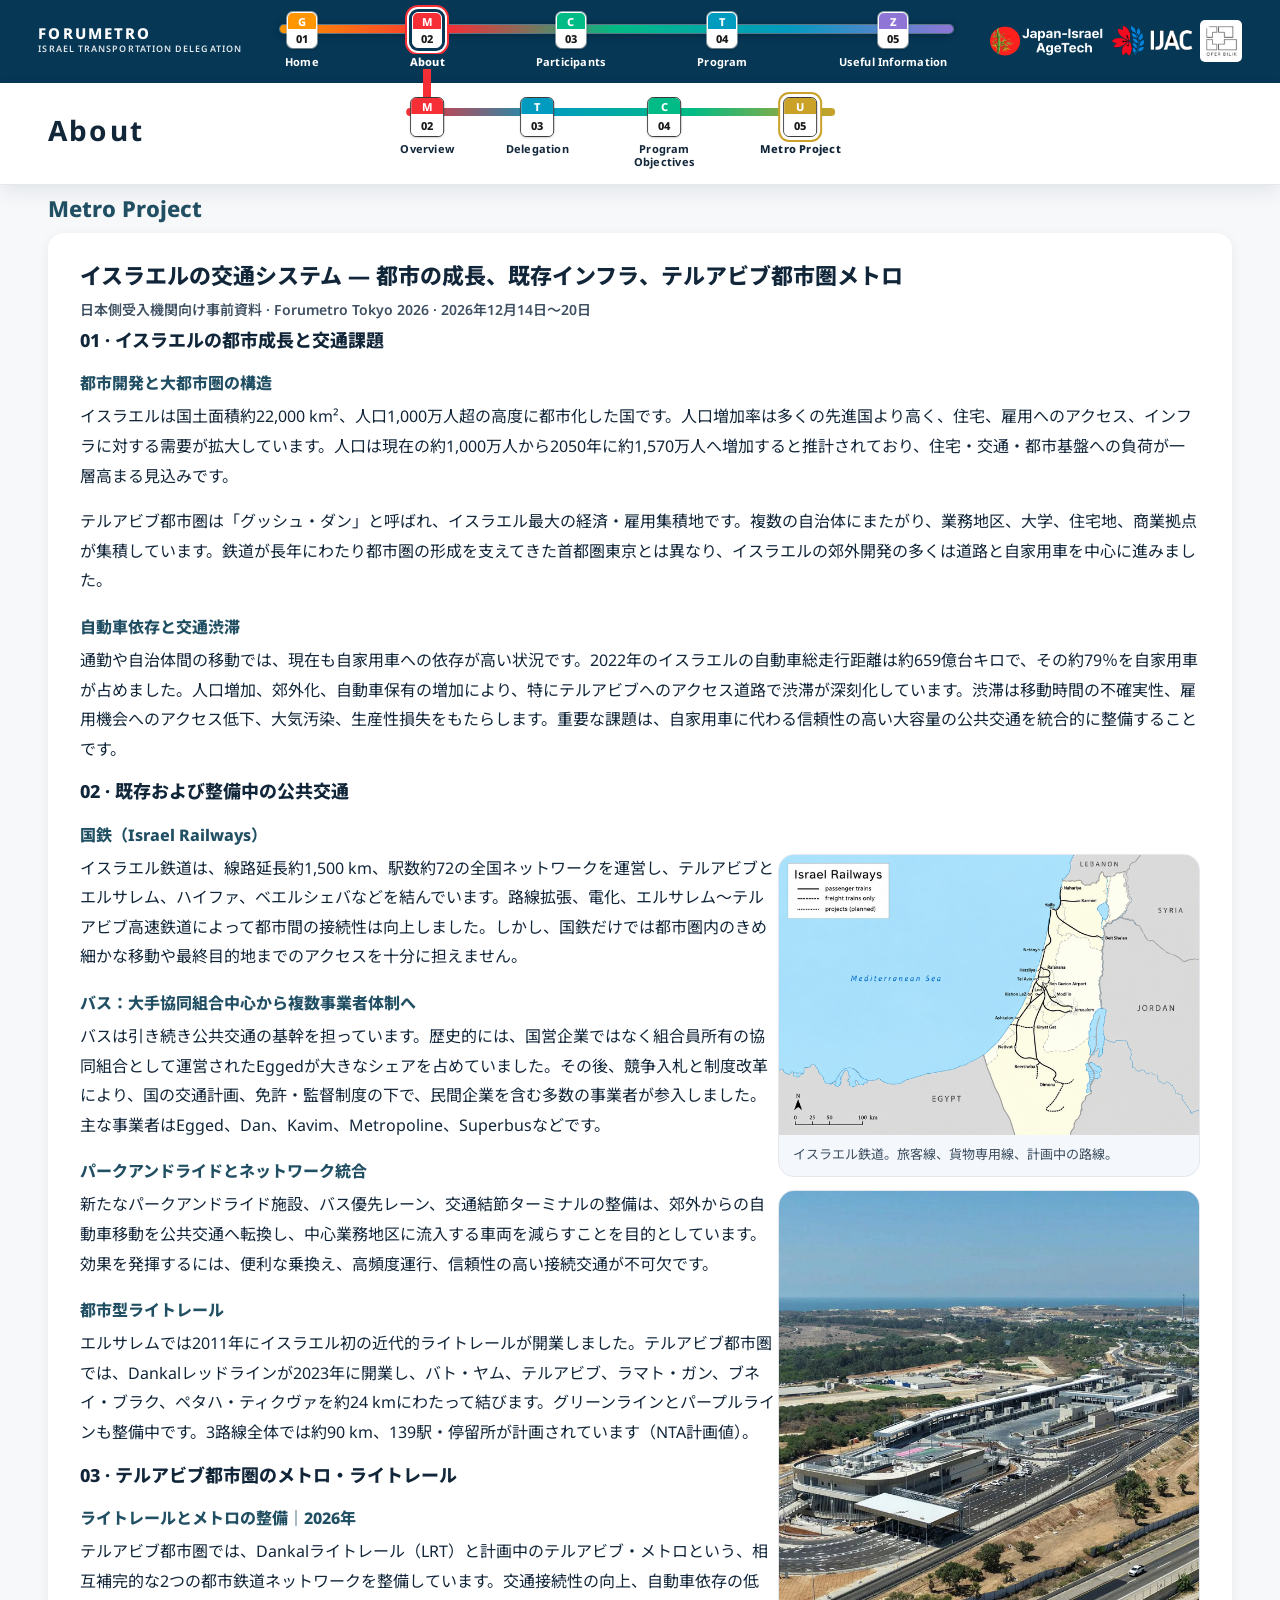
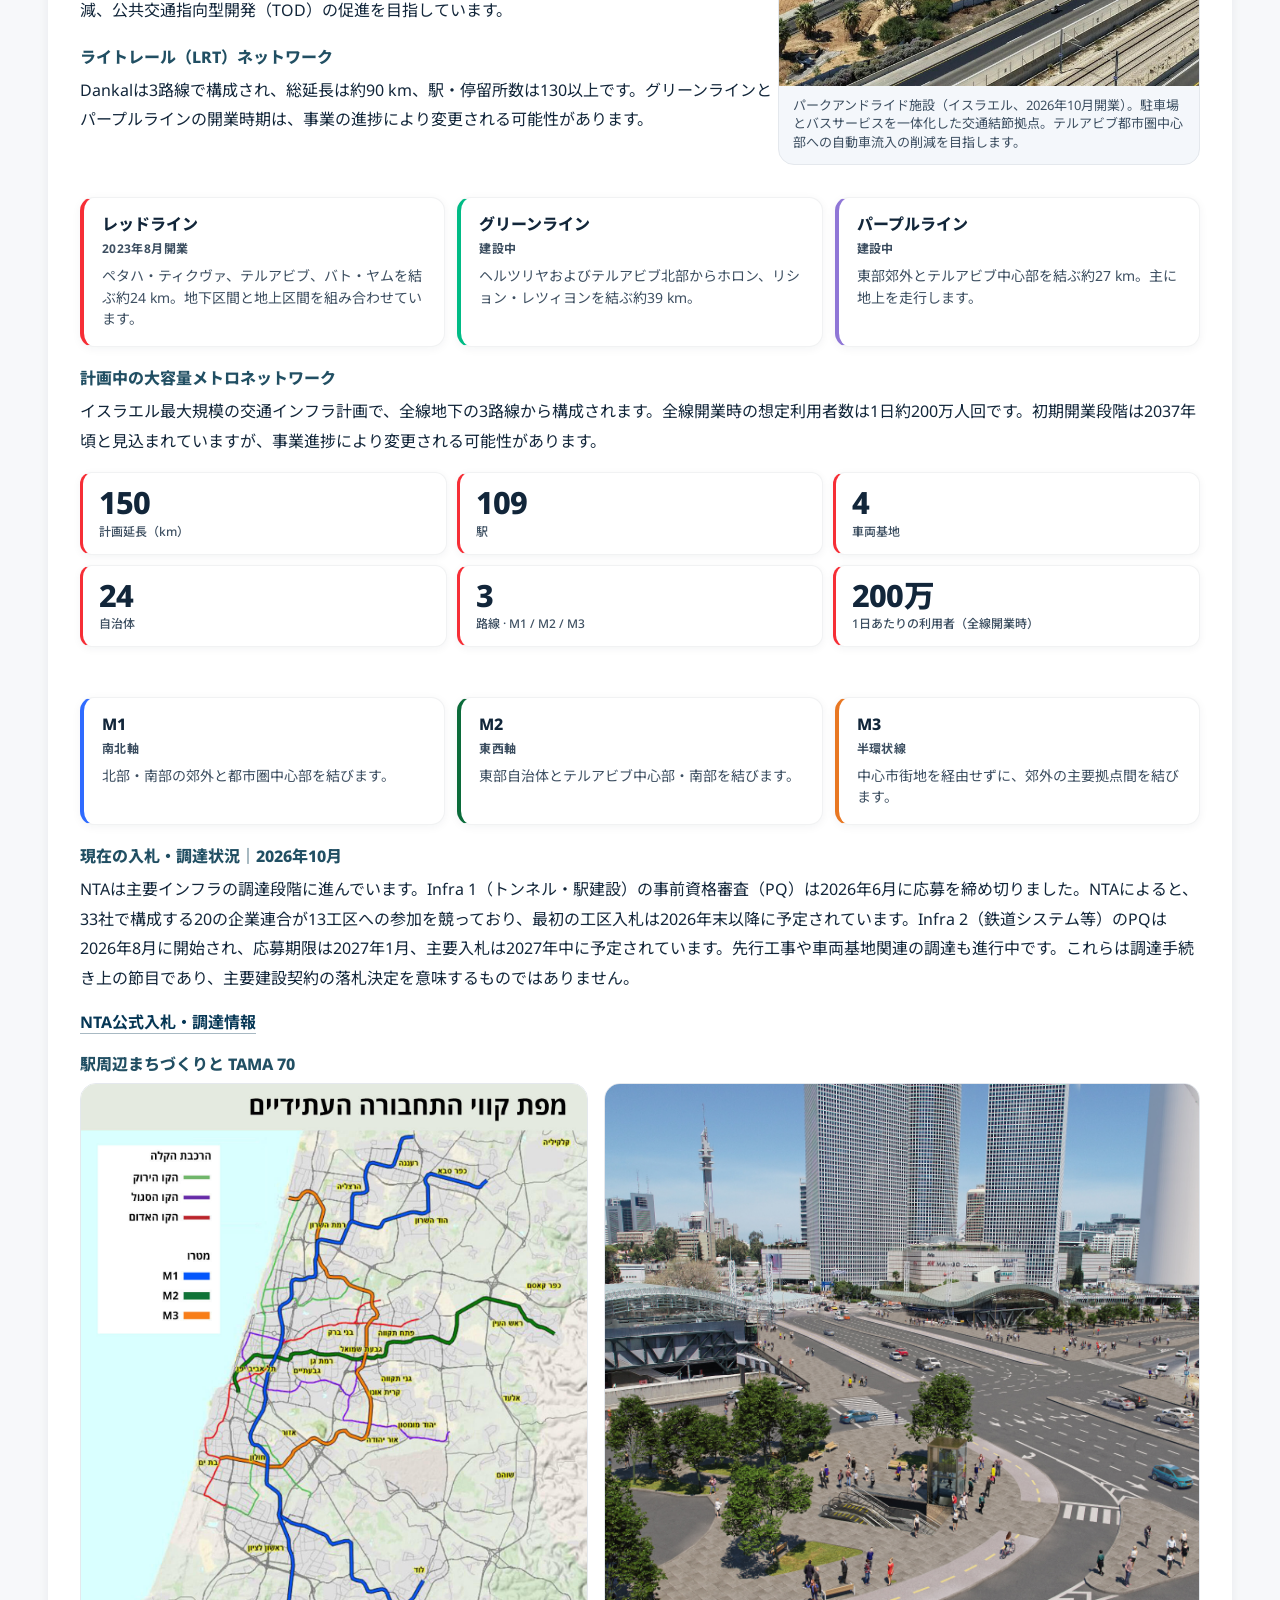
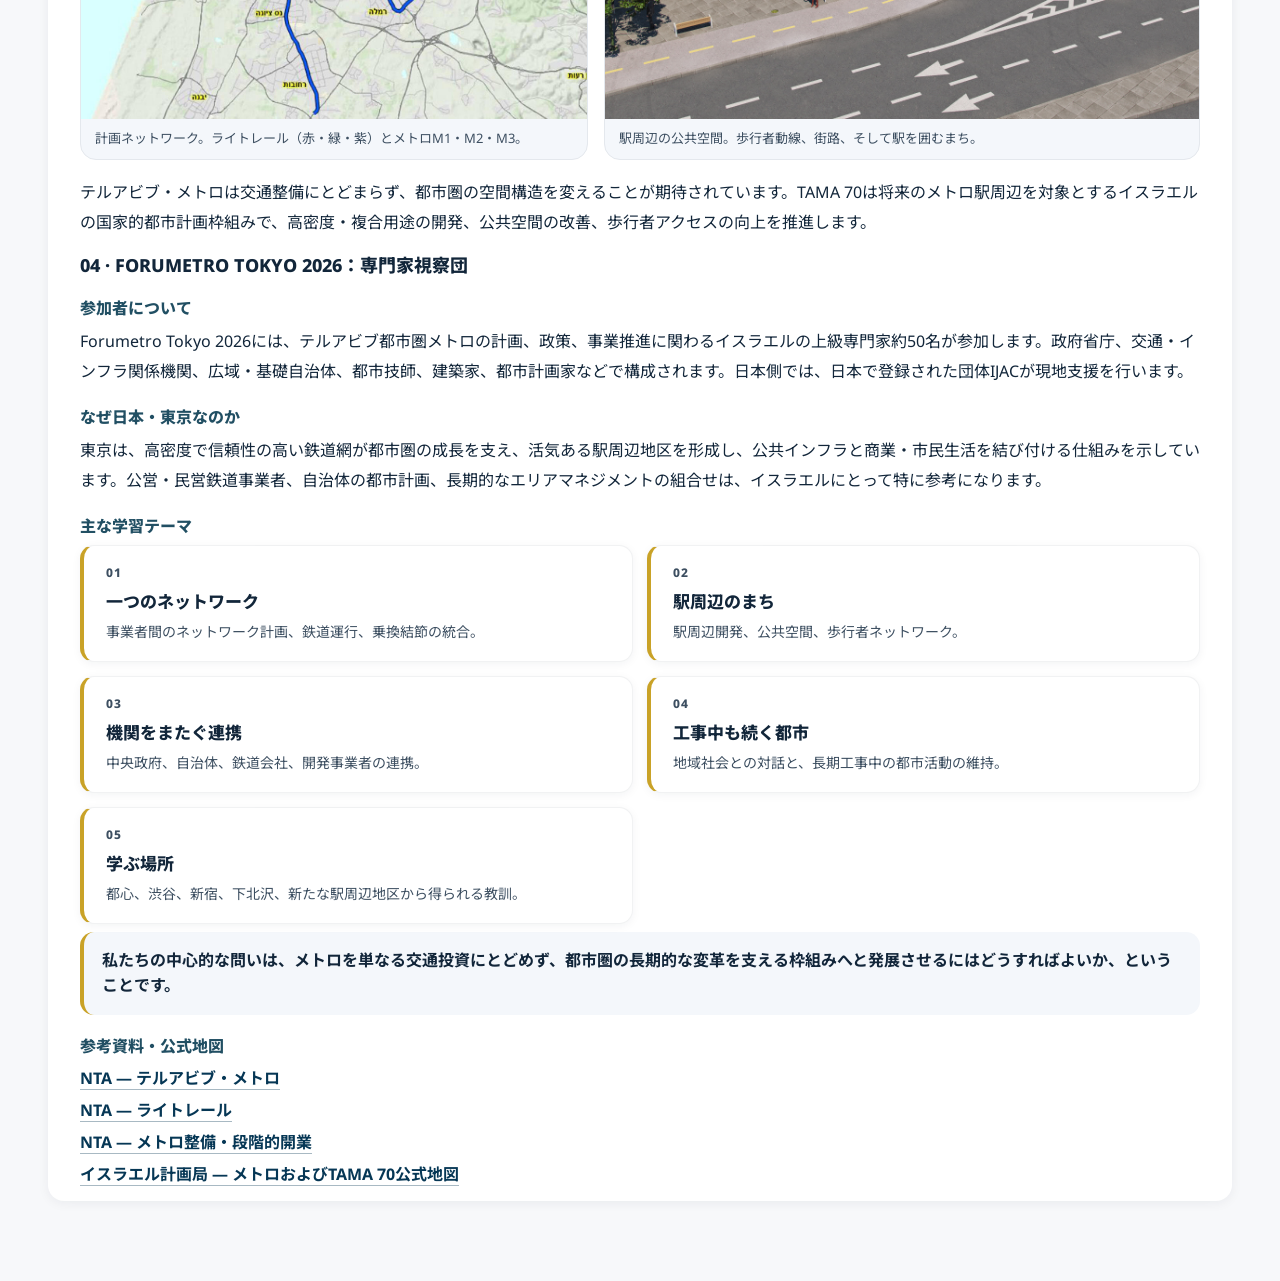
==== metro/index.html @ f35d1585 "Give the Metro Project page its own share card. Chat apps can show the Japanese title, description, " ====
<!doctype html>
<html lang="ja">
<head>
  <meta charset="UTF-8" />
  <meta name="viewport" content="width=device-width, initial-scale=1.0" />
  <title>イスラエルの交通とテルアビブ・メトロ | FORUMETRO TOKYO 2026</title>
  <link rel="icon" type="image/png" sizes="32x32" href="https://mashutkaru.github.io/Forumetro-Tokyo-2026/images/favicon-32.png?v=5" />
  <link rel="icon" type="image/png" sizes="16x16" href="https://mashutkaru.github.io/Forumetro-Tokyo-2026/images/favicon-16.png?v=5" />
  <link rel="shortcut icon" href="https://mashutkaru.github.io/Forumetro-Tokyo-2026/favicon.ico?v=5" />
  <link rel="apple-touch-icon" href="https://mashutkaru.github.io/Forumetro-Tokyo-2026/images/apple-touch-icon.png?v=5" />
  <meta name="description" content="イスラエルの交通課題と公共交通網、計画中のテルアビブ・メトロを紹介。都市の成長、交通ネットワークの連携、駅周辺のまちづくりを、日本との専門交流に向けて解説します。" />
  <meta property="og:type" content="website" />
  <meta property="og:url" content="https://mashutkaru.github.io/Forumetro-Tokyo-2026/metro/" />
  <meta property="og:title" content="イスラエルの交通とテルアビブ・メトロ | FORUMETRO TOKYO 2026" />
  <meta property="og:description" content="イスラエルの交通課題と公共交通網、計画中のテルアビブ・メトロを紹介。都市の成長、交通ネットワークの連携、駅周辺のまちづくりを、日本との専門交流に向けて解説します。" />
  <meta property="og:image" content="https://mashutkaru.github.io/Forumetro-Tokyo-2026/images/og-metro.jpg" />
  <meta property="og:image:type" content="image/jpeg" />
  <meta property="og:image:width" content="1024" />
  <meta property="og:image:height" content="538" />
  <meta property="og:image:alt" content="イスラエルの交通とテルアビブ・メトロ — FORUMETRO TOKYO 2026" />
  <meta property="og:locale" content="ja_JP" />
  <meta name="twitter:card" content="summary_large_image" />
  <meta name="twitter:title" content="イスラエルの交通とテルアビブ・メトロ | FORUMETRO TOKYO 2026" />
  <meta name="twitter:description" content="イスラエルの交通課題と公共交通網、計画中のテルアビブ・メトロを紹介。都市の成長、交通ネットワークの連携、駅周辺のまちづくりを、日本との専門交流に向けて解説します。" />
  <meta name="twitter:image" content="https://mashutkaru.github.io/Forumetro-Tokyo-2026/images/og-metro.jpg" />
  <style>
    html, body { margin: 0; background: #F7F8FA; }
  </style>
</head>
<body>
  <noscript>
    <p style="font-family:sans-serif;padding:24px;color:#12263A">イスラエルの交通課題と公共交通網、計画中のテルアビブ・メトロを紹介。都市の成長、交通ネットワークの連携、駅周辺のまちづくりを、日本との専門交流に向けて解説します。</p>
  </noscript>
  <script>
    (function () {
      var root = location.pathname.replace(/\/metro\/index\.html$/, '/').replace(/\/metro\/?$/, '/');
      if (root.charAt(root.length - 1) !== '/') root += '/';
      var baseEl = document.createElement('base');
      baseEl.href = root;
      document.head.appendChild(baseEl);
      window.FORUMETRO_PAGE = 'metro';
      fetch(root + 'index.html', { credentials: 'same-origin' }).then(function (res) {
        if (!res.ok) throw new Error('missing');
        return res.text();
      }).then(function (html) {
        var doc = new DOMParser().parseFromString(html, 'text/html');
        doc.querySelectorAll('head style').forEach(function (node) {
          document.head.appendChild(document.adoptNode(node));
        });
        document.body.textContent = '';
        while (doc.body.firstChild) document.body.appendChild(document.adoptNode(doc.body.firstChild));
        document.body.querySelectorAll('script').forEach(function (old) {
          var fresh = document.createElement('script');
          var src = old.getAttribute('src');
          if (src) fresh.src = src;
          else fresh.textContent = old.textContent;
          old.parentNode.replaceChild(fresh, old);
        });
      }).catch(function () {
        document.body.innerHTML = '<p style="font-family:sans-serif;padding:24px">The Metro Project page did not open. <a href="' + root + '">Back to the site</a>.</p>';
      });
    })();
  </script>
</body>
</html>
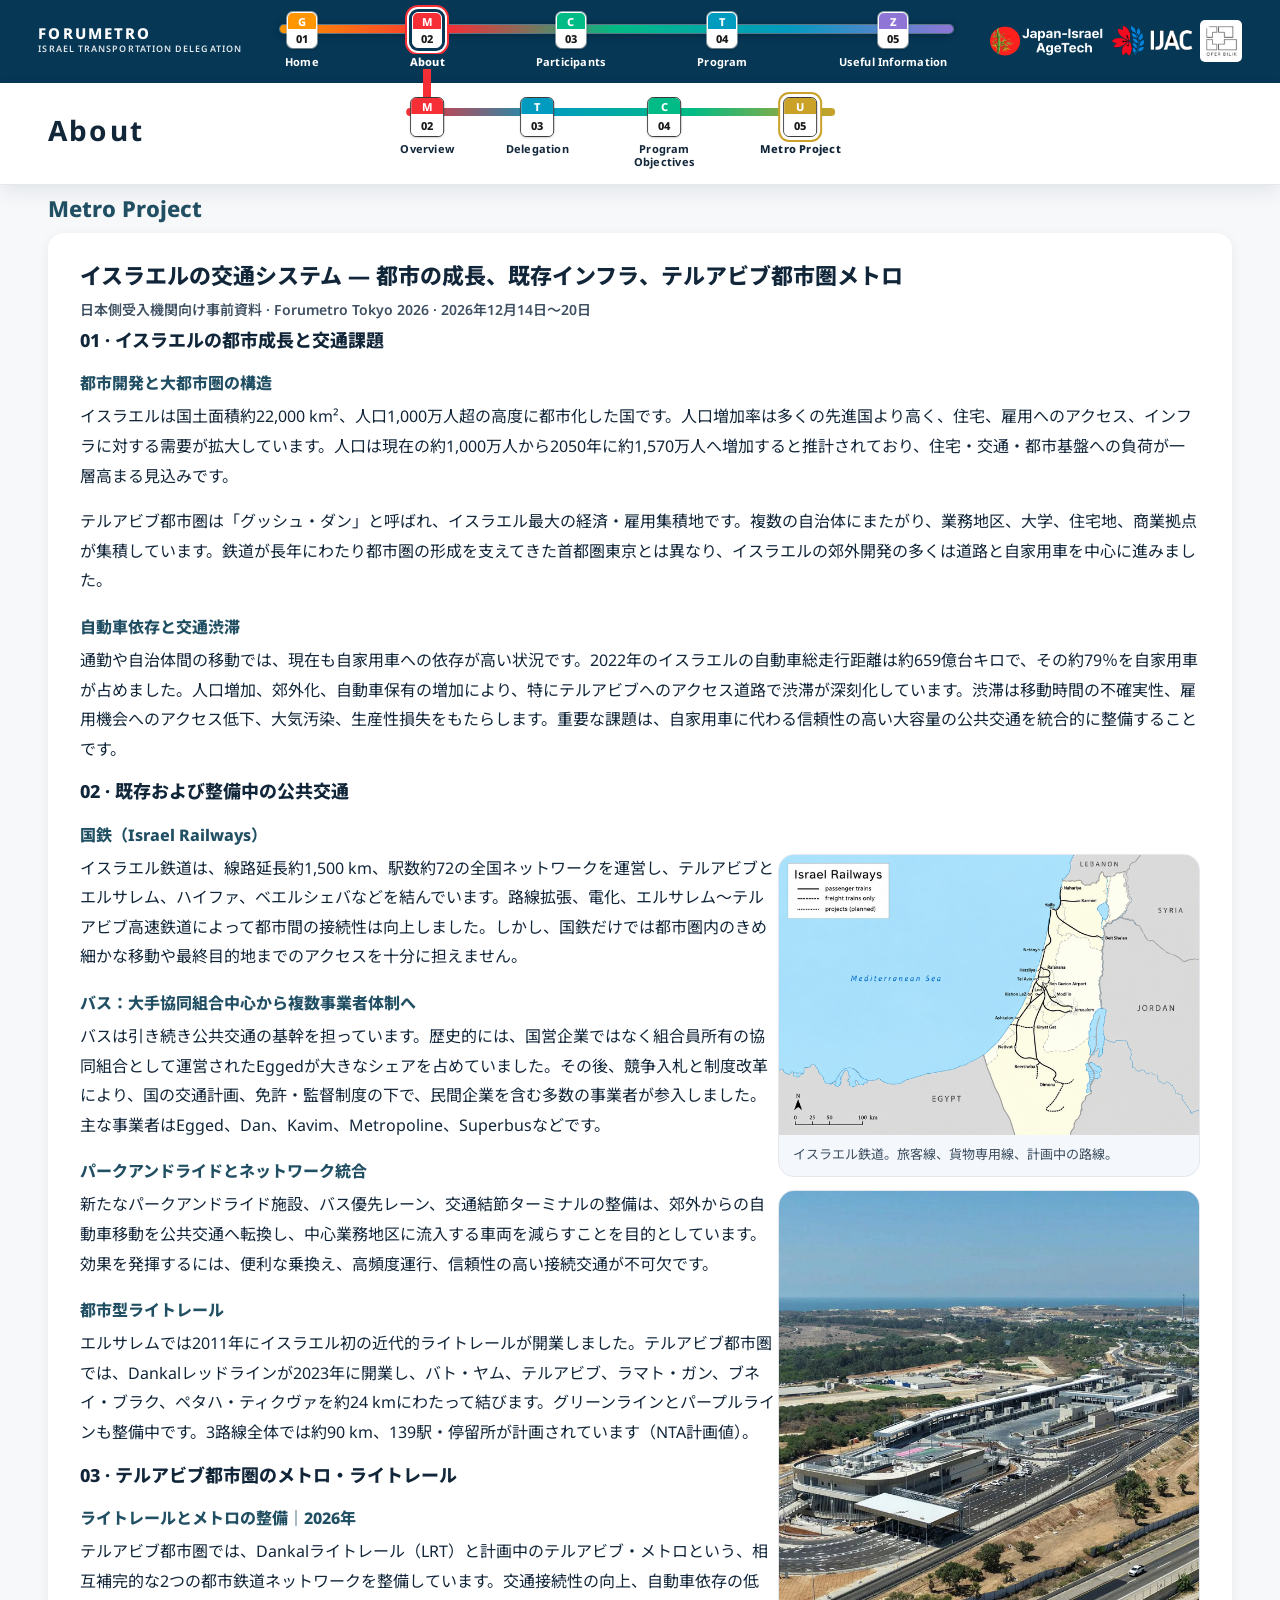
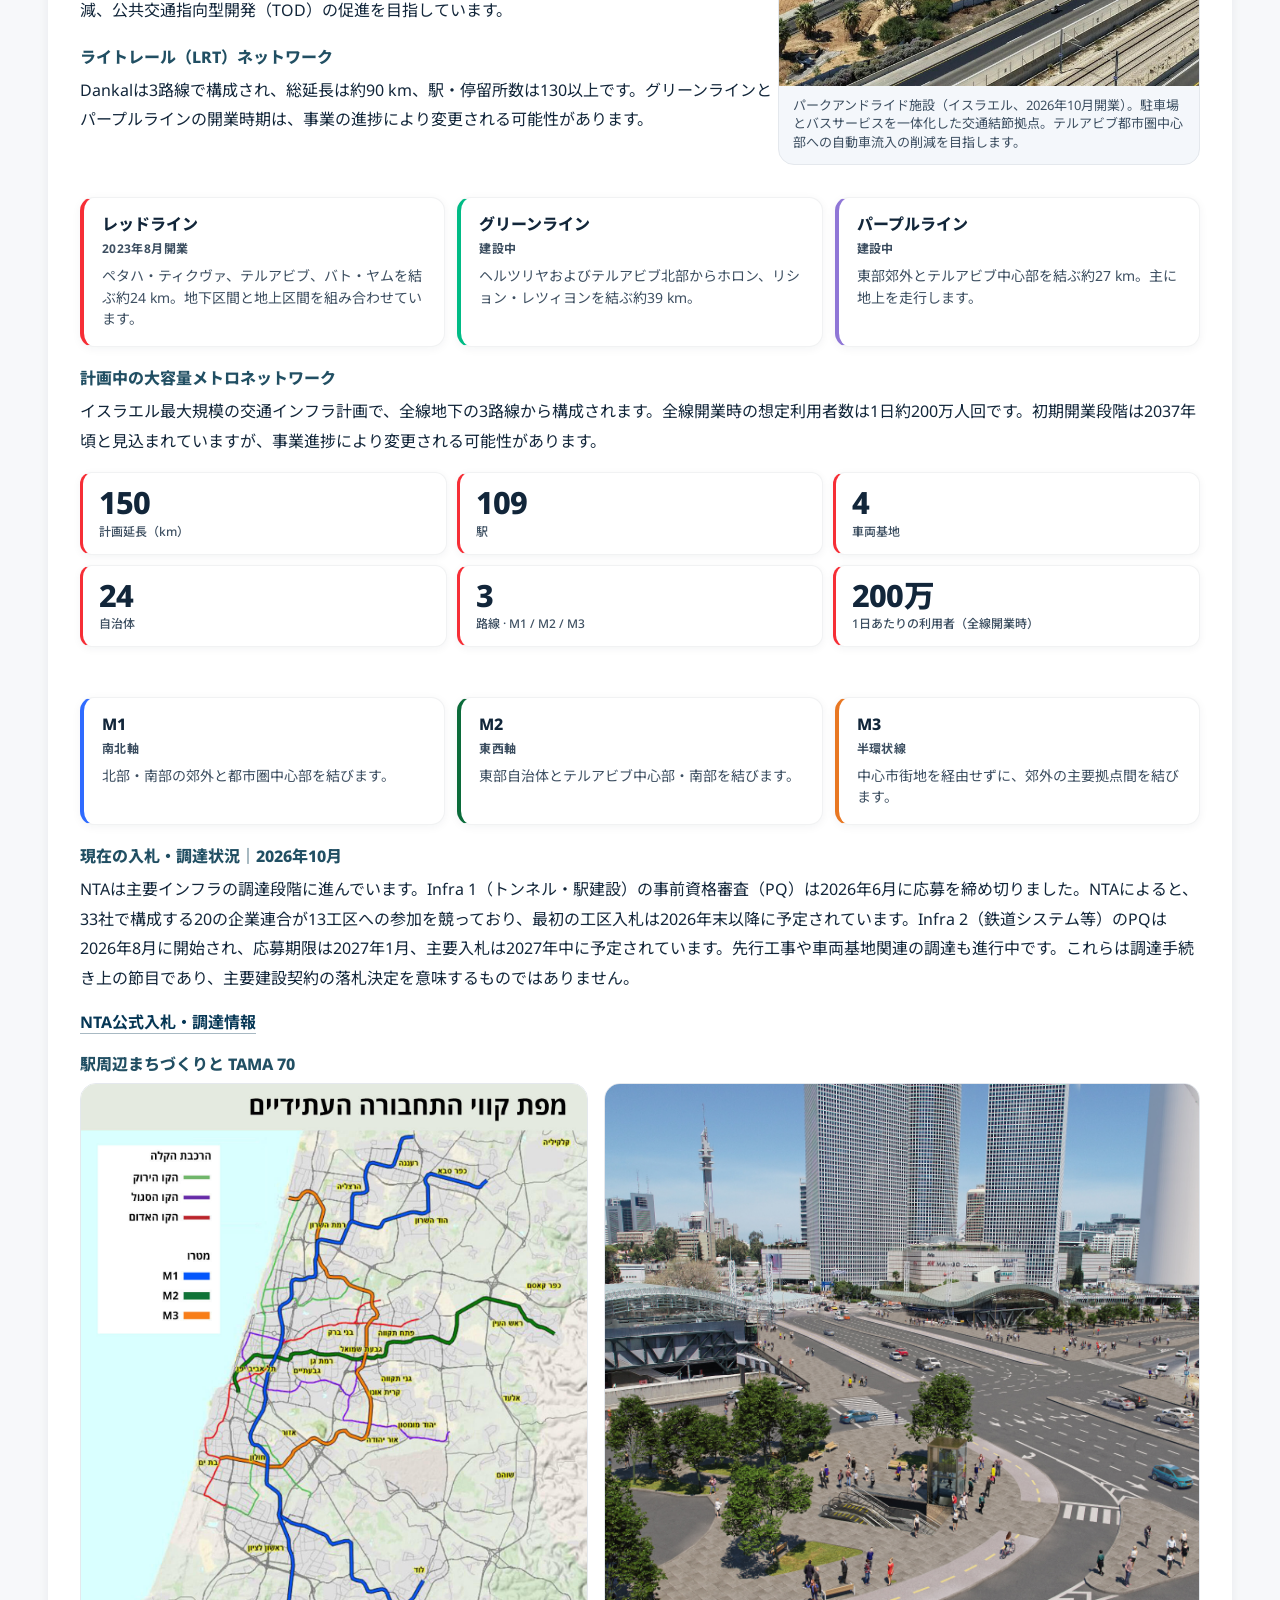
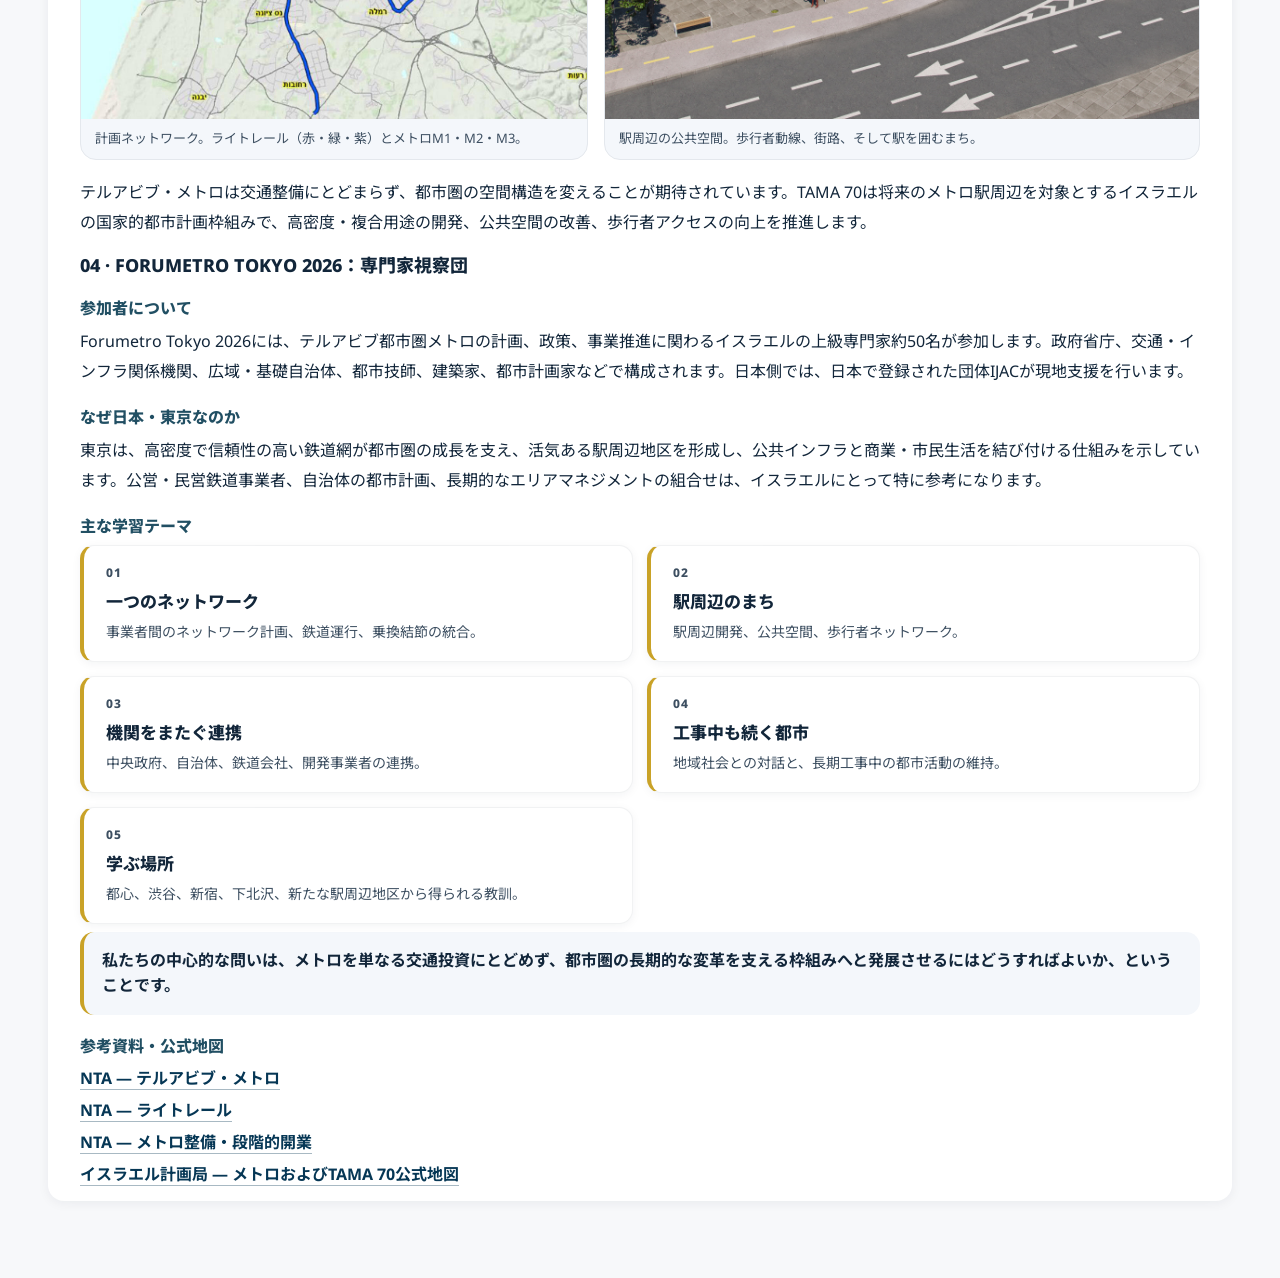
==== commit ec7af946: "Update the study program and bios, and make participant search and the Metro page work from a local " ====
--- a/metro/index.html
+++ b/metro/index.html
@@ -33,6 +33,12 @@
   </noscript>
   <script>
     (function () {
+      if (location.protocol === 'file:') {
+        var fileRoot = location.href.replace(/metro\/index\.html.*$/, '').replace(/metro\/?(?:[?#].*)?$/, '');
+        if (fileRoot.slice(-1) !== '/') fileRoot += '/';
+        location.replace(fileRoot + 'index.html?page=metro');
+        return;
+      }
       var root = location.pathname.replace(/\/metro\/index\.html$/, '/').replace(/\/metro\/?$/, '/');
       if (root.charAt(root.length - 1) !== '/') root += '/';
       var baseEl = document.createElement('base');
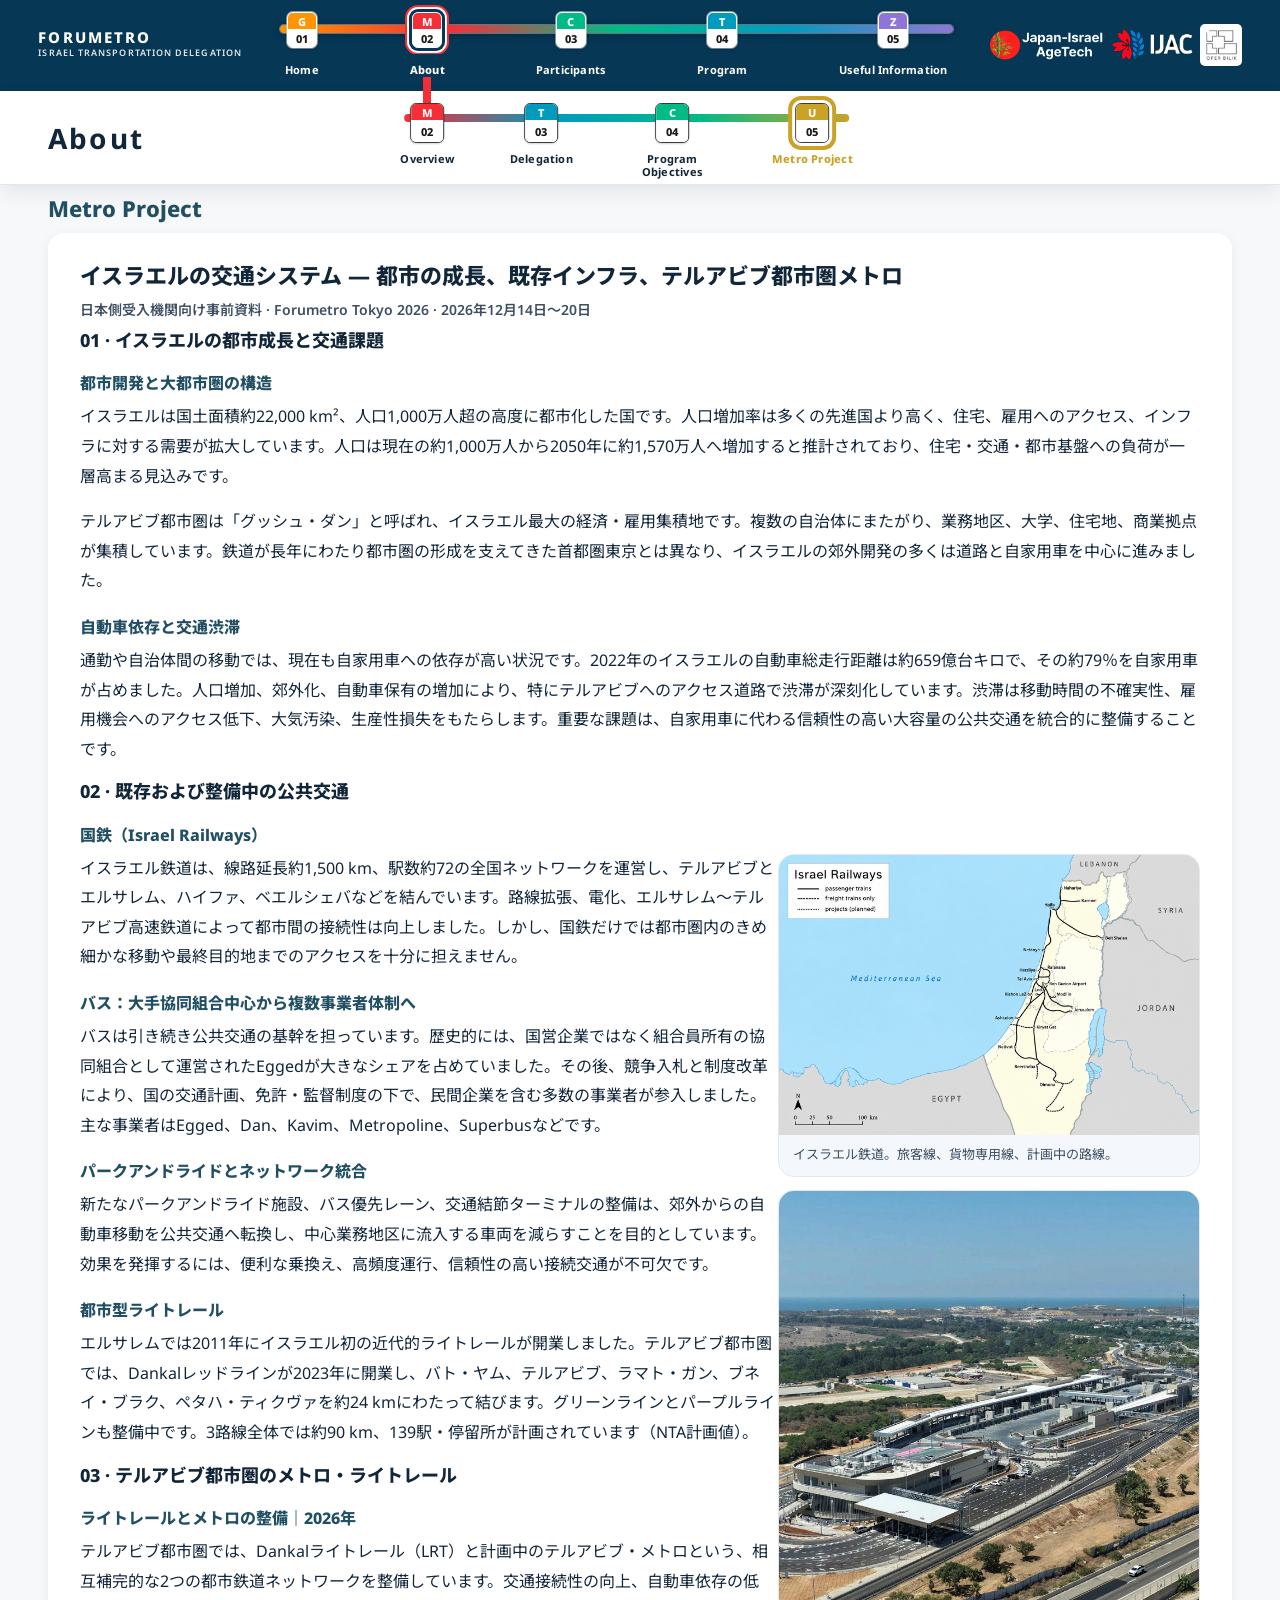
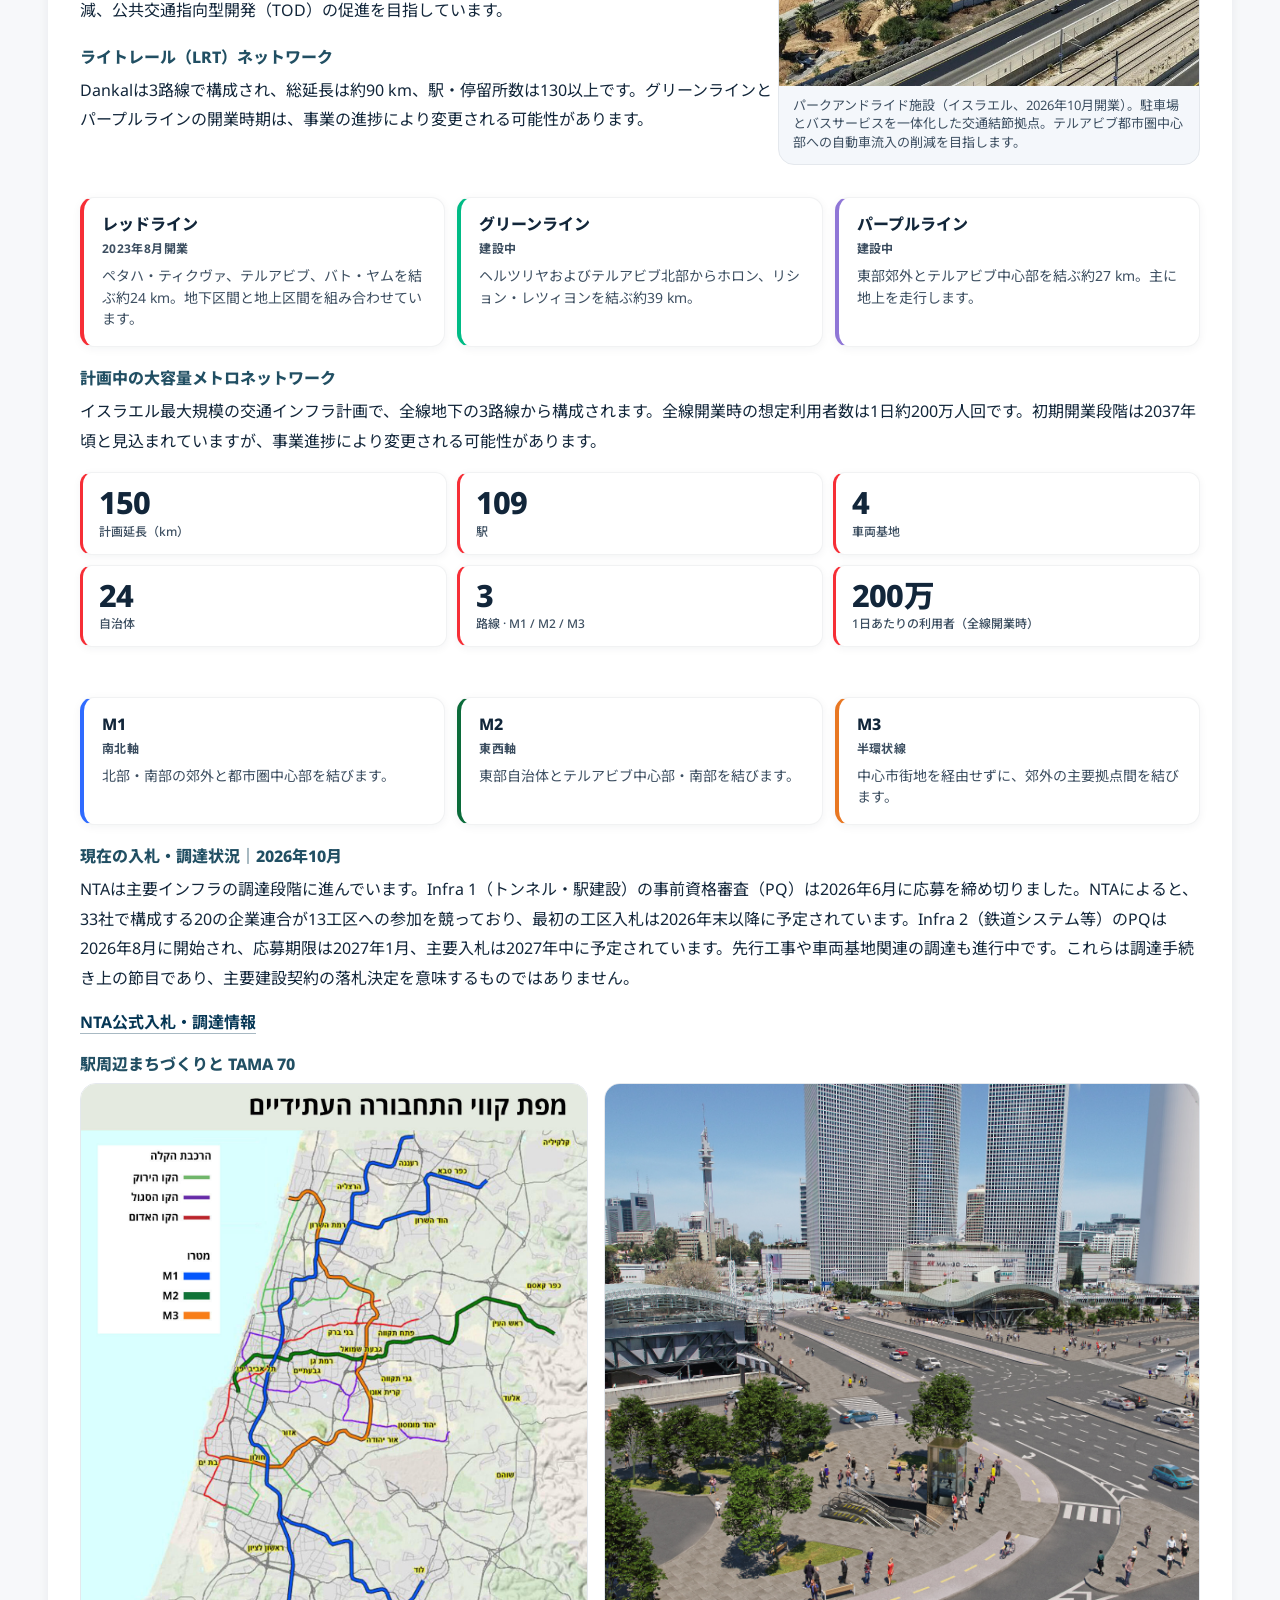
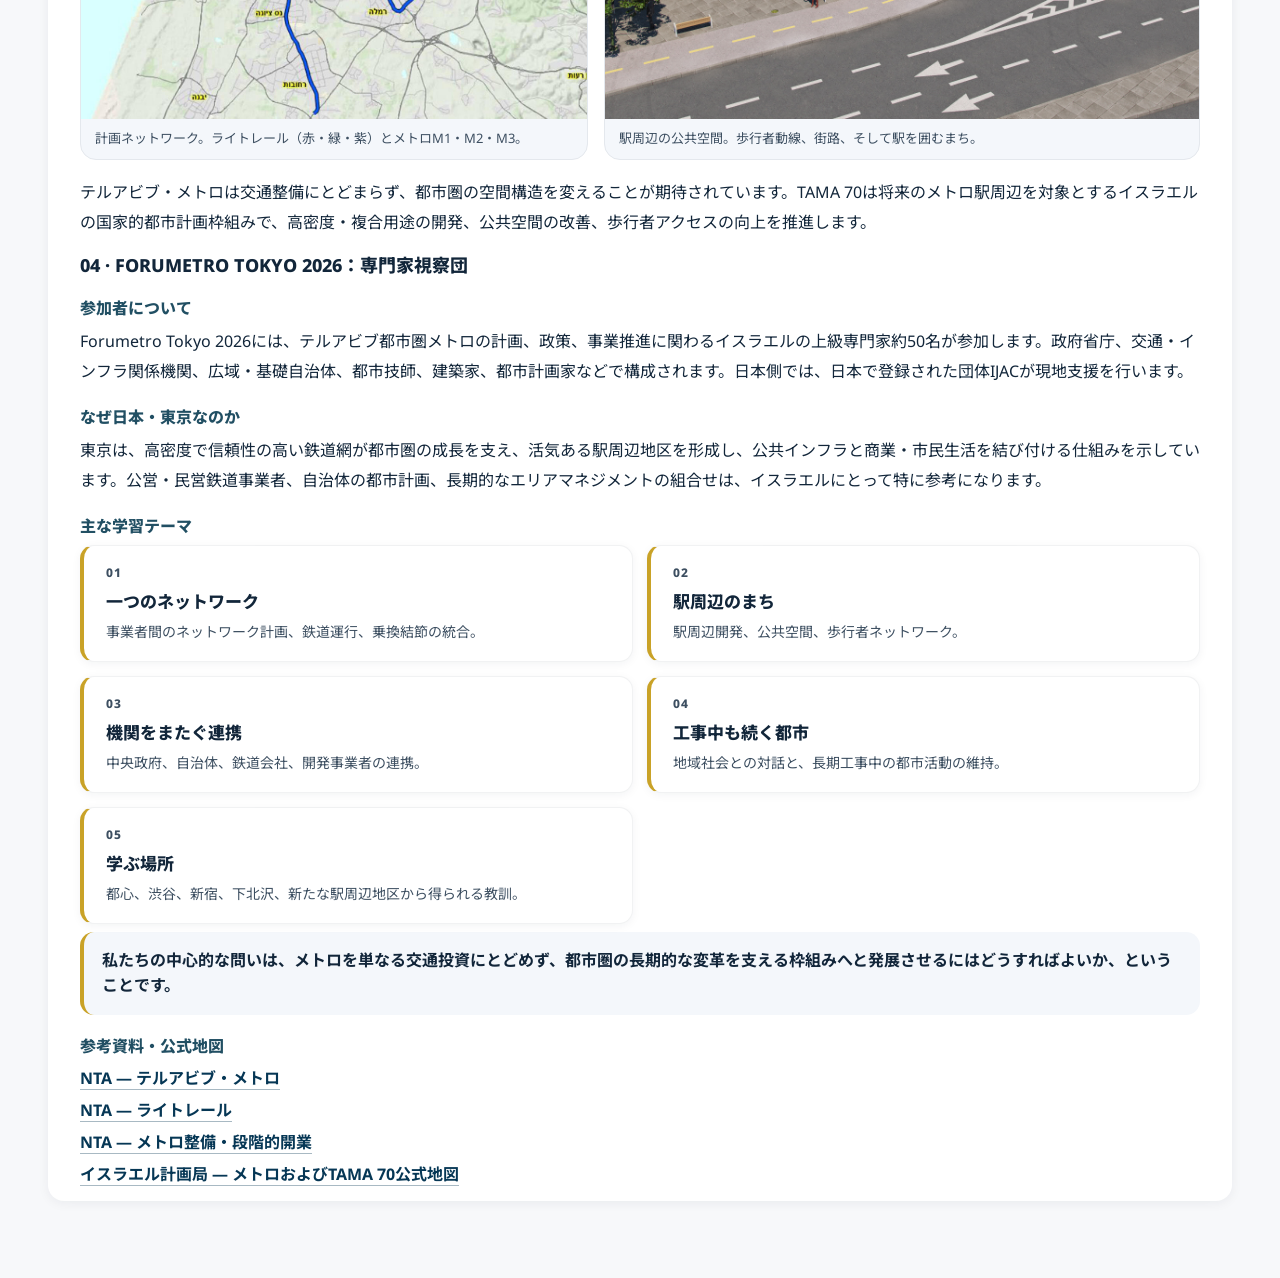
==== commit 9660aa05: "Add Google Tag Manager so page visits can be measured. Co-authored-by: Cursor <cursoragent@cursor.co" ====
--- a/metro/index.html
+++ b/metro/index.html
@@ -3,6 +3,14 @@
 <head>
   <meta charset="UTF-8" />
   <meta name="viewport" content="width=device-width, initial-scale=1.0" />
+  <!-- Google Tag Manager -->
+  <script async src="https://www.googletagmanager.com/gtm.js?id=GTM-WG3BD5C6"></script>
+  <script>
+    window.dataLayer = window.dataLayer || [];
+    function gtag(){dataLayer.push(arguments);}
+    gtag('js', new Date());
+  </script>
+  <!-- End Google Tag Manager -->
   <title>イスラエルの交通とテルアビブ・メトロ | FORUMETRO TOKYO 2026</title>
   <link rel="icon" type="image/png" sizes="32x32" href="https://mashutkaru.github.io/Forumetro-Tokyo-2026/images/favicon-32.png?v=5" />
   <link rel="icon" type="image/png" sizes="16x16" href="https://mashutkaru.github.io/Forumetro-Tokyo-2026/images/favicon-16.png?v=5" />
